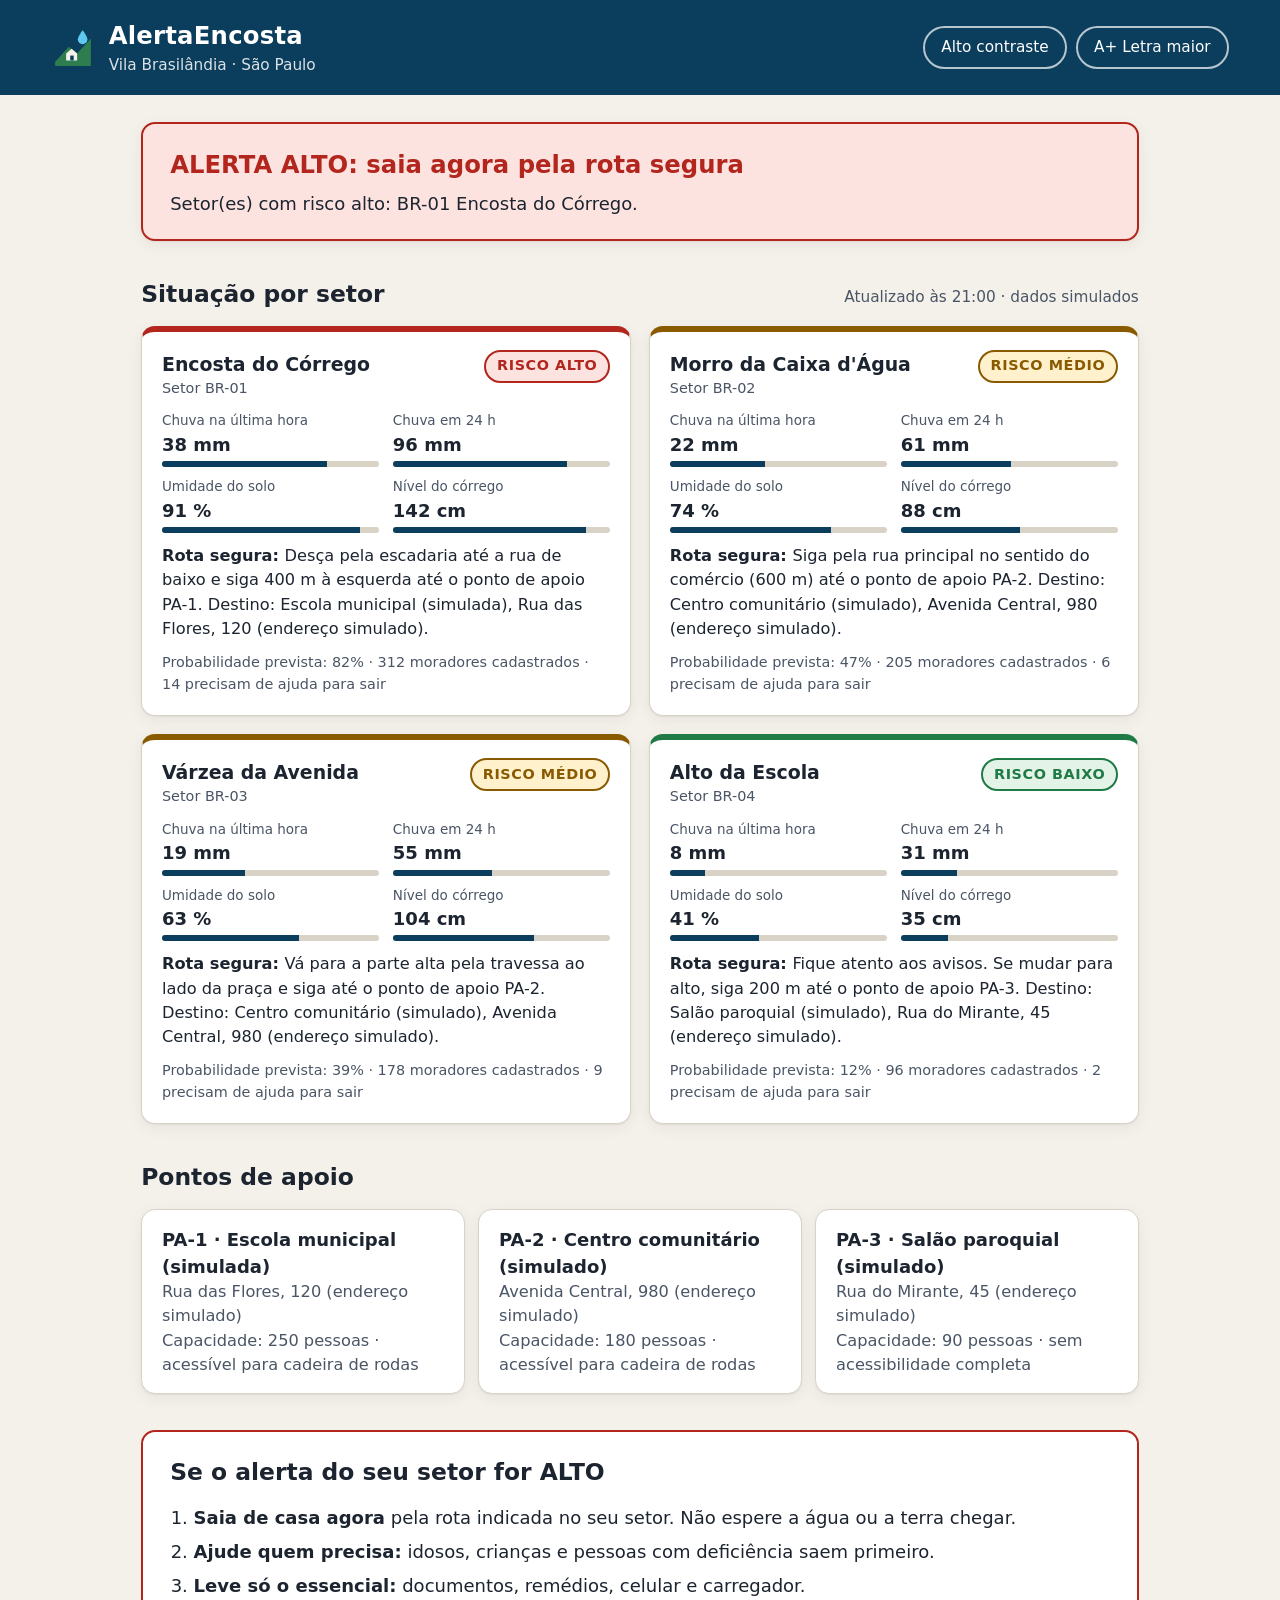
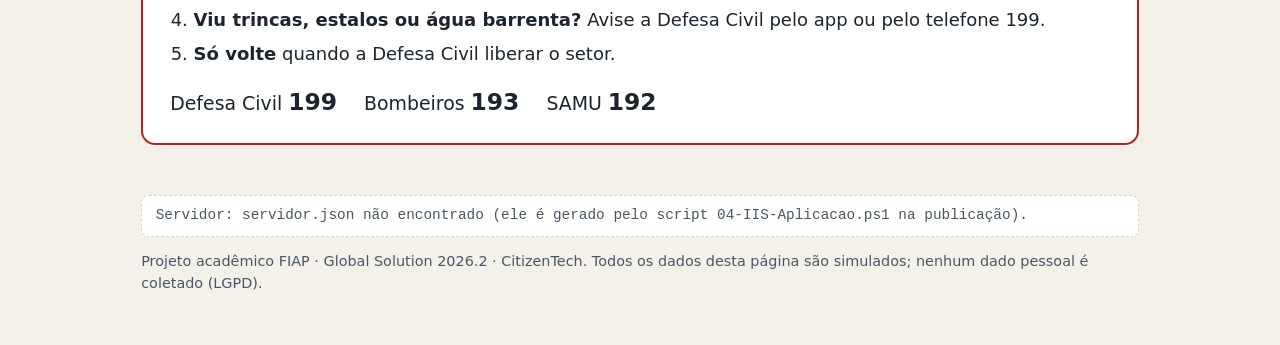
==== app/alertaencosta-web/index.html @ 48db03a7 "Infraestrutura Windows Server do AlertaEncosta (Operating Systems) Scripts PowerShell das etapas 1 a" ====
<!doctype html>
<html lang="pt-BR">
<head>
  <meta charset="utf-8">
  <meta name="viewport" content="width=device-width, initial-scale=1">
  <title>AlertaEncosta · Vila Brasilândia</title>
  <meta name="description" content="Alertas de chuva forte e rotas seguras para quem mora em áreas de risco na Vila Brasilândia. Protótipo acadêmico com dados simulados.">
  <link rel="icon" href="img/icone.svg" type="image/svg+xml">
  <link rel="stylesheet" href="css/estilo.css">
</head>
<body>
  <a class="pular" href="#conteudo">Pular para o conteúdo</a>

  <header class="topo">
    <div class="topo__marca">
      <img src="img/icone.svg" alt="" width="44" height="44">
      <div>
        <strong class="topo__nome">AlertaEncosta</strong>
        <span class="topo__local">Vila Brasilândia · São Paulo</span>
      </div>
    </div>
    <div class="topo__acess" role="group" aria-label="Acessibilidade">
      <button type="button" id="btn-contraste" aria-pressed="false">Alto contraste</button>
      <button type="button" id="btn-fonte" aria-pressed="false">A+ Letra maior</button>
    </div>
  </header>

  <main id="conteudo">
    <section id="faixa" class="faixa faixa--carregando" role="status" aria-live="polite">
      <p class="faixa__titulo">Carregando a situação dos setores…</p>
    </section>

    <section aria-labelledby="titulo-setores">
      <div class="secao__cabecalho">
        <h2 id="titulo-setores">Situação por setor</h2>
        <p class="nota">Atualizado às <time id="atualizado">--:--</time> · dados simulados</p>
      </div>
      <div id="setores" class="grade"></div>
    </section>

    <section aria-labelledby="titulo-pontos">
      <h2 id="titulo-pontos">Pontos de apoio</h2>
      <ul id="pontos" class="pontos"></ul>
    </section>

    <section class="oque" aria-labelledby="titulo-oque">
      <h2 id="titulo-oque">Se o alerta do seu setor for ALTO</h2>
      <ol class="oque__lista">
        <li><strong>Saia de casa agora</strong> pela rota indicada no seu setor. Não espere a água ou a terra chegar.</li>
        <li><strong>Ajude quem precisa:</strong> idosos, crianças e pessoas com deficiência saem primeiro.</li>
        <li><strong>Leve só o essencial:</strong> documentos, remédios, celular e carregador.</li>
        <li><strong>Viu trincas, estalos ou água barrenta?</strong> Avise a Defesa Civil pelo app ou pelo telefone 199.</li>
        <li><strong>Só volte</strong> quando a Defesa Civil liberar o setor.</li>
      </ol>
      <p class="emergencia">
        <span>Defesa Civil <strong>199</strong></span>
        <span>Bombeiros <strong>193</strong></span>
        <span>SAMU <strong>192</strong></span>
      </p>
    </section>
  </main>

  <footer class="rodape">
    <p id="servidor" class="rodape__servidor">Servidor: carregando…</p>
    <p>Projeto acadêmico FIAP · Global Solution 2026.2 · CitizenTech. Todos os dados desta página são simulados; nenhum dado pessoal é coletado (LGPD).</p>
  </footer>

  <script src="js/app.js"></script>
</body>
</html>
---- app/alertaencosta-web/css/estilo.css ----
/* AlertaEncosta - estilos
   Princípios do projeto: letras grandes, alto contraste, linguagem simples,
   e a cor nunca é a única pista (o nível de risco sempre aparece escrito). */

:root {
  --fundo: #f4f1ea;
  --superficie: #ffffff;
  --texto: #1c2430;
  --texto-suave: #4a5565;
  --marca: #0b3d5c;
  --borda: #d9d3c7;
  --baixo: #1f7a45;
  --baixo-fundo: #e3f3e8;
  --medio: #8a5a00;
  --medio-fundo: #fff1cc;
  --alto: #b3261e;
  --alto-fundo: #fde3e0;
  --raio: 14px;
  --sombra: 0 1px 2px rgba(28, 36, 48, .06), 0 4px 16px rgba(28, 36, 48, .06);
  font-size: 112.5%; /* 18px de base */
}

html.fonte-maior { font-size: 137.5%; }

html.contraste {
  --fundo: #000;
  --superficie: #000;
  --texto: #fff;
  --texto-suave: #fff;
  --marca: #ffd400;
  --borda: #fff;
  --baixo: #7dff9b;
  --baixo-fundo: #000;
  --medio: #ffd400;
  --medio-fundo: #000;
  --alto: #ff6b6b;
  --alto-fundo: #000;
  --sombra: none;
}

* { box-sizing: border-box; }

body {
  margin: 0;
  background: var(--fundo);
  color: var(--texto);
  font-family: "Segoe UI", system-ui, -apple-system, Roboto, "Helvetica Neue", Arial, sans-serif;
  line-height: 1.5;
}

.pular {
  position: absolute;
  left: -999px;
  top: 0;
  background: var(--marca);
  color: #fff;
  padding: .5rem 1rem;
  z-index: 10;
}
.pular:focus { left: 1rem; }

:focus-visible { outline: 3px solid var(--marca); outline-offset: 3px; }

/* ---------- topo ---------- */
.topo {
  display: flex;
  flex-wrap: wrap;
  gap: 1rem;
  align-items: center;
  justify-content: space-between;
  padding: 1rem clamp(1rem, 4vw, 3rem);
  background: var(--marca);
  color: #fff;
}
html.contraste .topo { background: #000; border-bottom: 2px solid #fff; color: var(--marca); }

.topo__marca { display: flex; gap: .75rem; align-items: center; }
.topo__nome { display: block; font-size: 1.35rem; letter-spacing: .01em; }
.topo__local { display: block; font-size: .85rem; opacity: .85; }

.topo__acess { display: flex; gap: .5rem; flex-wrap: wrap; }
.topo__acess button {
  font: inherit;
  font-size: .85rem;
  padding: .45rem .9rem;
  border-radius: 999px;
  border: 2px solid rgba(255, 255, 255, .7);
  background: transparent;
  color: inherit;
  cursor: pointer;
}
.topo__acess button[aria-pressed="true"] { background: #fff; color: var(--marca); }
html.contraste .topo__acess button { border-color: var(--marca); }
html.contraste .topo__acess button[aria-pressed="true"] { background: var(--marca); color: #000; }

/* ---------- conteúdo ---------- */
main {
  max-width: 1100px;
  margin: 0 auto;
  padding: 1.5rem clamp(1rem, 4vw, 3rem) 2rem;
  display: grid;
  gap: 2rem;
}

h2 { font-size: 1.3rem; margin: 0 0 .75rem; }

.secao__cabecalho {
  display: flex;
  flex-wrap: wrap;
  align-items: baseline;
  justify-content: space-between;
  gap: .25rem 1rem;
}
.nota { margin: 0 0 .75rem; color: var(--texto-suave); font-size: .85rem; }

/* ---------- faixa de alerta geral ---------- */
.faixa {
  border-radius: var(--raio);
  padding: 1.25rem 1.5rem;
  border: 2px solid var(--borda);
  background: var(--superficie);
  box-shadow: var(--sombra);
}
.faixa__titulo { margin: 0; font-size: 1.35rem; font-weight: 700; }
.faixa__texto { margin: .35rem 0 0; }
.faixa--alto  { background: var(--alto-fundo);  border-color: var(--alto);  }
.faixa--medio { background: var(--medio-fundo); border-color: var(--medio); }
.faixa--baixo { background: var(--baixo-fundo); border-color: var(--baixo); }
.faixa--alto  .faixa__titulo { color: var(--alto); }
.faixa--medio .faixa__titulo { color: var(--medio); }
.faixa--baixo .faixa__titulo { color: var(--baixo); }
.faixa--erro  { border-color: var(--alto); }

/* ---------- cartões de setor ---------- */
.grade {
  display: grid;
  grid-template-columns: 1fr;
  gap: 1rem;
}
@media (min-width: 720px) {
  .grade { grid-template-columns: repeat(2, 1fr); }
}

.setor {
  background: var(--superficie);
  border: 1px solid var(--borda);
  border-top: 6px solid var(--borda);
  border-radius: var(--raio);
  padding: 1rem 1.1rem 1.1rem;
  box-shadow: var(--sombra);
  display: flex;
  flex-direction: column;
  gap: .6rem;
}
.setor--alto  { border-top-color: var(--alto); }
.setor--medio { border-top-color: var(--medio); }
.setor--baixo { border-top-color: var(--baixo); }

.setor__topo { display: flex; justify-content: space-between; gap: .5rem; align-items: flex-start; }
.setor__nome { margin: 0; font-size: 1.05rem; }
.setor__id { display: block; color: var(--texto-suave); font-size: .8rem; font-weight: 400; }

.selo {
  white-space: nowrap;
  font-size: .8rem;
  font-weight: 700;
  text-transform: uppercase;
  letter-spacing: .04em;
  padding: .2rem .6rem;
  border-radius: 999px;
  border: 2px solid currentColor;
}
.selo--alto  { color: var(--alto);  background: var(--alto-fundo); }
.selo--medio { color: var(--medio); background: var(--medio-fundo); }
.selo--baixo { color: var(--baixo); background: var(--baixo-fundo); }

.leituras { display: grid; grid-template-columns: 1fr 1fr; gap: .5rem .75rem; margin: 0; }
.leituras div { display: flex; flex-direction: column; }
.leituras dt { font-size: .75rem; color: var(--texto-suave); }
.leituras dd { margin: 0; font-weight: 700; font-variant-numeric: tabular-nums; }

.barra { height: 6px; border-radius: 3px; background: var(--borda); overflow: hidden; margin-top: .2rem; }
.barra span { display: block; height: 100%; background: var(--marca); }

.setor__rota { margin: 0; font-size: .9rem; }
.setor__extra { margin: 0; font-size: .8rem; color: var(--texto-suave); }

/* ---------- pontos de apoio ---------- */
.pontos { list-style: none; margin: 0; padding: 0; display: grid; gap: .75rem; grid-template-columns: repeat(auto-fit, minmax(250px, 1fr)); }
.pontos li {
  background: var(--superficie);
  border: 1px solid var(--borda);
  border-radius: var(--raio);
  padding: .9rem 1.1rem;
  box-shadow: var(--sombra);
}
.pontos strong { display: block; }
.pontos span { display: block; font-size: .9rem; color: var(--texto-suave); }

/* ---------- o que fazer ---------- */
.oque {
  background: var(--superficie);
  border: 2px solid var(--alto);
  border-radius: var(--raio);
  padding: 1.25rem 1.5rem;
}
.oque__lista { margin: 0; padding-left: 1.3rem; display: grid; gap: .4rem; }
.emergencia { display: flex; flex-wrap: wrap; gap: .75rem 1.5rem; margin: 1rem 0 0; font-size: 1.05rem; }
.emergencia strong { font-size: 1.3rem; }

/* ---------- rodapé ---------- */
.rodape {
  max-width: 1100px;
  margin: 0 auto;
  padding: 0 clamp(1rem, 4vw, 3rem) 2rem;
  font-size: .8rem;
  color: var(--texto-suave);
}
.rodape__servidor {
  font-family: Consolas, "Cascadia Mono", ui-monospace, monospace;
  font-size: .8rem;
  background: var(--superficie);
  border: 1px dashed var(--borda);
  border-radius: 8px;
  padding: .5rem .75rem;
}

@media (prefers-reduced-motion: no-preference) {
  .barra span { transition: width .6s ease; }
}
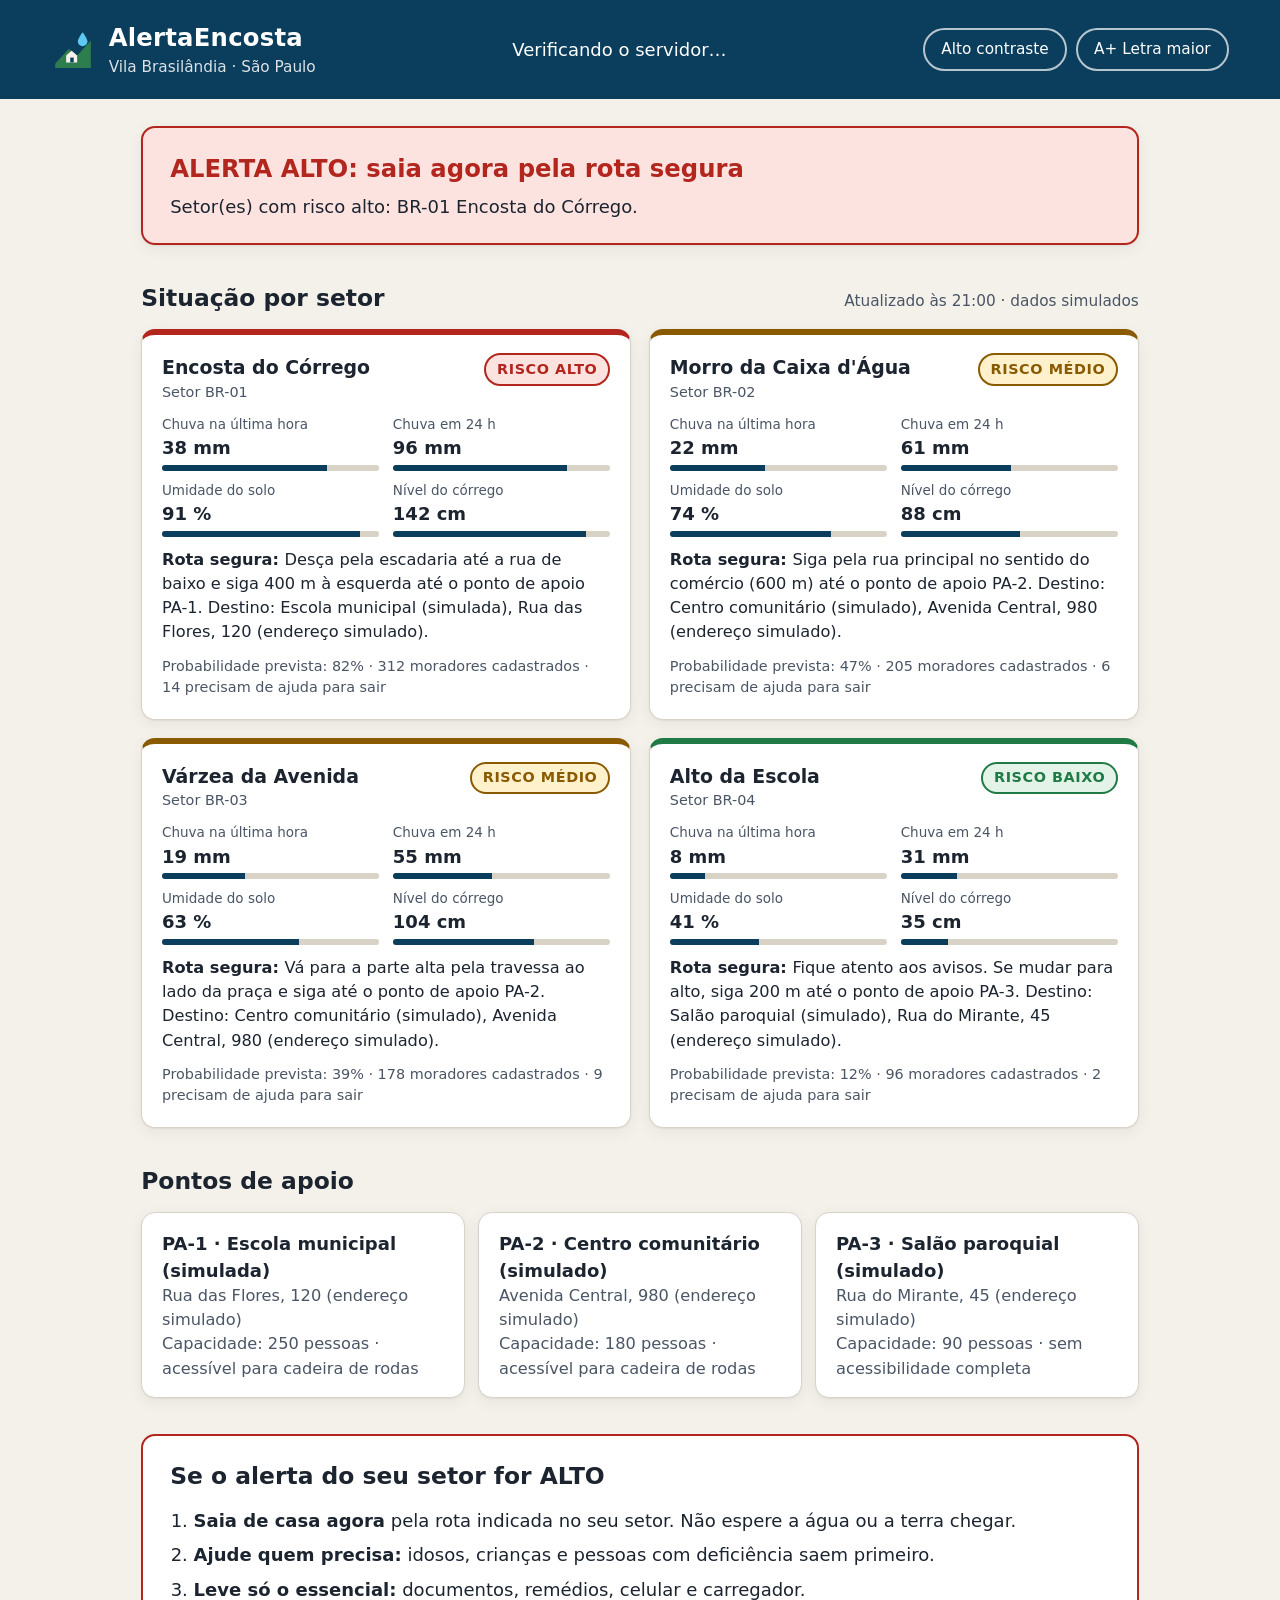
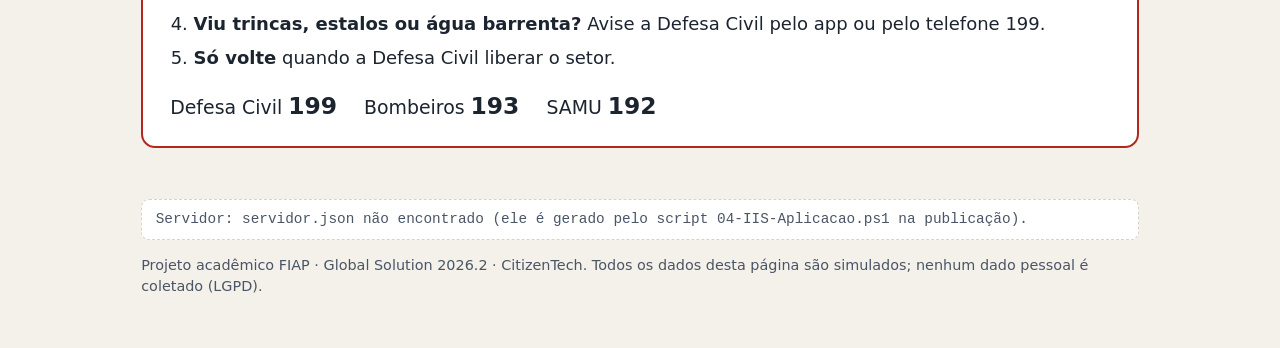
==== commit 26c74ded: "Portal: selo de conexão com o servidor" ====
--- a/app/alertaencosta-web/index.html
+++ b/app/alertaencosta-web/index.html
@@ -19,6 +19,7 @@
         <span class="topo__local">Vila Brasilândia · São Paulo</span>
       </div>
     </div>
+    <p id="conexao" class="topo__conexao" role="status" aria-live="polite">Verificando o servidor…</p>
     <div class="topo__acess" role="group" aria-label="Acessibilidade">
       <button type="button" id="btn-contraste" aria-pressed="false">Alto contraste</button>
       <button type="button" id="btn-fonte" aria-pressed="false">A+ Letra maior</button>
